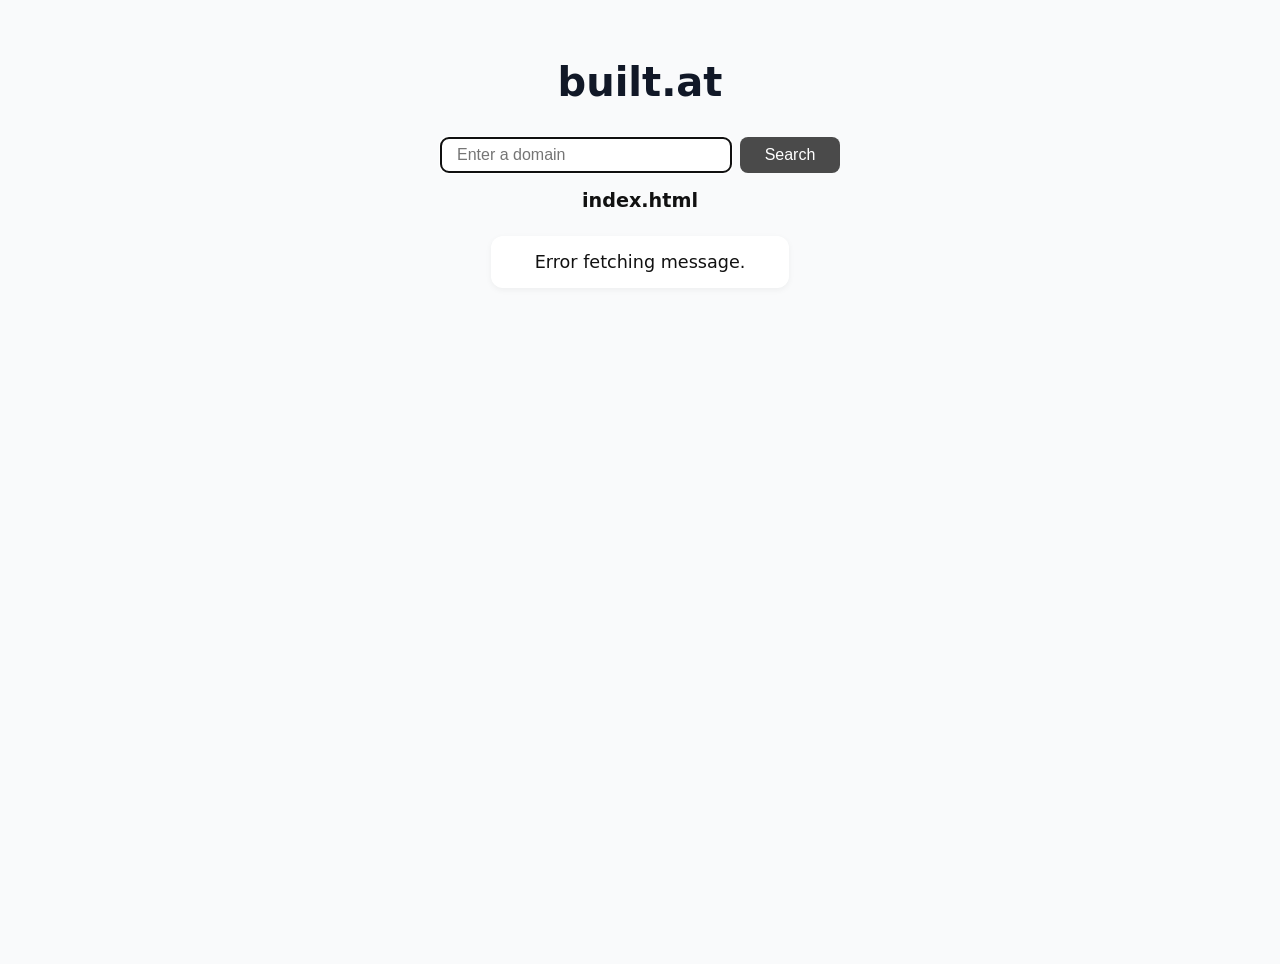
==== index.html @ 393803c9 "Update index.html" ====
<!DOCTYPE html>
<html lang="en">
<head>
  <meta charset="UTF-8">
  <meta name="viewport" content="width=device-width, initial-scale=1.0">
  <title>built.at</title>
  <style>
    body {
      font-family: system-ui, -apple-system, BlinkMacSystemFont, "Segoe UI", Roboto, sans-serif;
      display: flex;
      flex-direction: column;
      justify-content: flex-start;
      align-items: center;
      min-height: 100vh;
      margin: 0;
      background: #f9fafb;
      color: #111;
      text-align: center;
      padding: 2rem;
    }

    h1 {
      font-size: 2.5rem;
      font-weight: 700;
      margin-bottom: 1rem;
      color: #111827;
      cursor: pointer;
    }

    /* Buttons shared style */
    .btn {
      padding: 0.55rem 1rem;
      font-size: 1rem;
      border: none;
      border-radius: 0.5rem;
      background-color: #4a4a4a;
      color: white;
      cursor: pointer;
      min-width: 100px;
    }

    .btn:hover {
      background-color: #4a4a4a;
    }

    /* Search container */
    #search-container {
      display: flex;
      justify-content: center;
      align-items: center;
      margin-top: 1rem;
      gap: 0.5rem;
      flex-wrap: nowrap; /* prevent button wrapping */
      width: 100%;
      max-width: 400px;
    }

    #search-container input[type="text"] {
      flex: 1;
      padding: 0.5rem 1rem;
      font-size: 1rem;
      border-radius: 0.5rem;
      border: 1px solid #ccc;
    }

    #message {
      margin-top: 1.5rem;
      font-size: 1.1rem;
      background: white;
      padding: 1rem 1.5rem;
      border-radius: 0.75rem;
      box-shadow: 0 2px 6px rgba(0, 0, 0, 0.05);
      min-width: 250px;
    }

    #domain {
      margin-top: 1rem;
      font-weight: bold;
      font-size: 1.2rem;
    }

    #homepage-section {
      margin-top: 2rem;
      padding: 1.5rem;
      background: #e5e7eb;
      border-radius: 0.75rem;
      max-width: 400px;
    }
  </style>
</head>
<body>
  <!-- Clicking built.at resets page -->
  <h1 onclick="resetPage()">built.at</h1>

  <!-- Search -->
  <div id="search-container">
    <input type="text" id="domainInput" placeholder="Enter a domain" autofocus />
    <button class="btn" onclick="searchDomain()">Search</button>
  </div>

  <div id="domain"></div>
  <div id="message"></div>

  <!-- Homepage only section -->
  <div id="homepage-section" style="display:none;">
    <p>Simple, verified messages from your domain.</p>
    <a href="/about"><button class="btn">Learn More</button></a>
  </div>

  <script>
    async function fetchDomainMessage(domain) {
      try {
        document.getElementById('domain').textContent = domain;
        document.getElementById('message').textContent = 'Fetching message...';

        const resp = await fetch(`https://cloudflare-dns.com/dns-query?name=${domain}&type=TXT`, {
          headers: { 'Accept': 'application/dns-json' }
        });
        const data = await resp.json();
        const txtRecords = data.Answer || [];

        const messages = txtRecords
          .filter(r => r.data.includes('built.at='))
          .map(r => r.data.replace(/"/g,'').replace('built.at=','').trim());

        if (messages.length > 0) {
          document.getElementById('message').innerHTML = messages.join('<br>');
        } else {
          document.getElementById('message').textContent = ''; // No message found
        }
      } catch (err) {
        console.error(err);
        document.getElementById('message').textContent = 'Error fetching message.';
      }
    }

    function searchDomain() {
      const inputEl = document.getElementById('domainInput');
      const domain = inputEl.value.trim();
      if (domain) {
        fetchDomainMessage(domain);
        window.history.pushState({}, '', '/' + domain);

        // Reset input and autofocus
        inputEl.value = '';
        inputEl.focus();
      }
    }

    function resetPage() {
      const inputEl = document.getElementById('domainInput');
      window.location.href = '/';
      inputEl.value = '';
      inputEl.focus();
      document.getElementById('domain').textContent = '';
      document.getElementById('message').textContent = '';
    }

    // Trigger search on Enter key
    document.getElementById('domainInput').addEventListener('keydown', function(e) {
      if (e.key === 'Enter') {
        searchDomain();
      }
    });

    // Show message for URL path (if visiting /domain.com)
    const pathDomain = window.location.pathname.slice(1);
    if (pathDomain) {
      fetchDomainMessage(pathDomain);
    } else {
      // Show homepage section only on root
      document.getElementById('homepage-section').style.display = 'block';
    }
  </script>
</body>
</html>
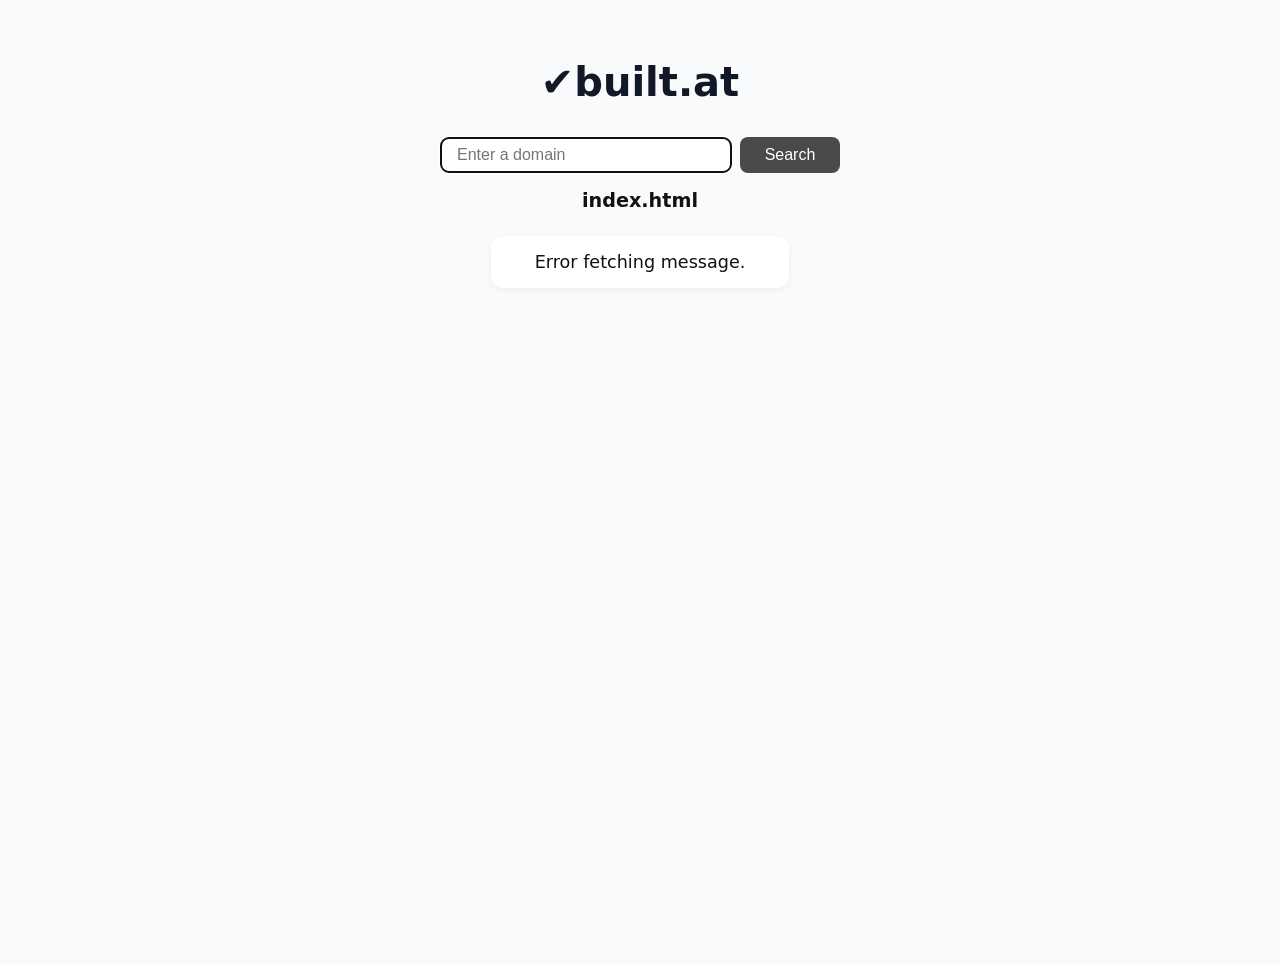
==== commit 6bf8c9b1: "Update index.html" ====
--- a/index.html
+++ b/index.html
@@ -1,9 +1,10 @@
+
 <!DOCTYPE html>
 <html lang="en">
 <head>
   <meta charset="UTF-8">
   <meta name="viewport" content="width=device-width, initial-scale=1.0">
-  <title>built.at</title>
+  <title>✔️built.at</title>
   <style>
     body {
       font-family: system-ui, -apple-system, BlinkMacSystemFont, "Segoe UI", Roboto, sans-serif;
@@ -82,15 +83,17 @@
     #homepage-section {
       margin-top: 2rem;
       padding: 1.5rem;
-      background: #e5e7eb;
+      font-size: 1.5rem;
+      /*border: 1px solid #4a4a4a;
+      border-width: 2px;
       border-radius: 0.75rem;
-      max-width: 400px;
+      max-width: 400px;*/
     }
   </style>
 </head>
 <body>
   <!-- Clicking built.at resets page -->
-  <h1 onclick="resetPage()">built.at</h1>
+  <h1 onclick="resetPage()">✔️built.at</h1>
 
   <!-- Search -->
   <div id="search-container">
@@ -111,7 +114,7 @@
     async function fetchDomainMessage(domain) {
       try {
         document.getElementById('domain').textContent = domain;
-        document.getElementById('message').textContent = 'Fetching message...';
+        document.getElementById('message').textContent = ''; // Fetching message
 
         const resp = await fetch(`https://cloudflare-dns.com/dns-query?name=${domain}&type=TXT`, {
           headers: { 'Accept': 'application/dns-json' }
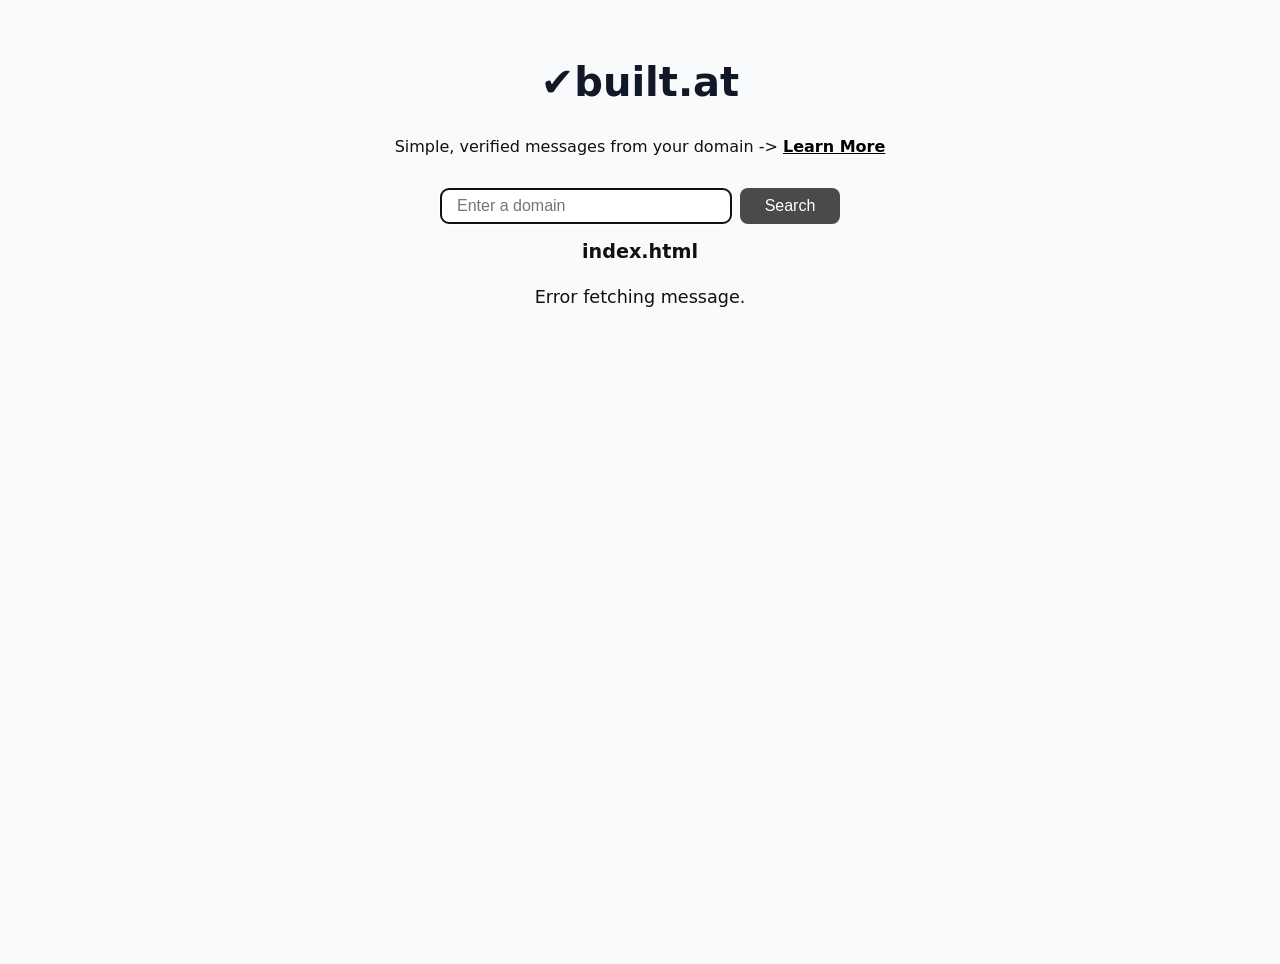
==== commit ca877f2a: "Update index.html" ====
--- a/index.html
+++ b/index.html
@@ -67,10 +67,10 @@
     #message {
       margin-top: 1.5rem;
       font-size: 1.1rem;
-      background: white;
+      /*background: white
       padding: 1rem 1.5rem;
       border-radius: 0.75rem;
-      box-shadow: 0 2px 6px rgba(0, 0, 0, 0.05);
+      box-shadow: 0 2px 6px rgba(0, 0, 0, 0.05);*/
       min-width: 250px;
     }
 
@@ -81,19 +81,31 @@
     }
 
     #homepage-section {
-      margin-top: 2rem;
-      padding: 1.5rem;
-      font-size: 1.5rem;
+      margin-top: 0rem;
+      padding: 0rem;
+      font-size: 1rem;
       /*border: 1px solid #4a4a4a;
       border-width: 2px;
       border-radius: 0.75rem;
       max-width: 400px;*/
+    }
+    
+    a {
+      color: black;
+      font-size:1rem;
+      font-weight:bold;
     }
   </style>
 </head>
 <body>
   <!-- Clicking built.at resets page -->
   <h1 onclick="resetPage()">✔️built.at</h1>
+
+   <!-- Homepage only section -->
+  <div id="homepage-section">
+    <p>Simple, verified messages from your domain ->
+    <a href="/about">Learn More</a></p>
+  </div>
 
   <!-- Search -->
   <div id="search-container">
@@ -104,11 +116,7 @@
   <div id="domain"></div>
   <div id="message"></div>
 
-  <!-- Homepage only section -->
-  <div id="homepage-section" style="display:none;">
-    <p>Simple, verified messages from your domain.</p>
-    <a href="/about"><button class="btn">Learn More</button></a>
-  </div>
+ 
 
   <script>
     async function fetchDomainMessage(domain) {
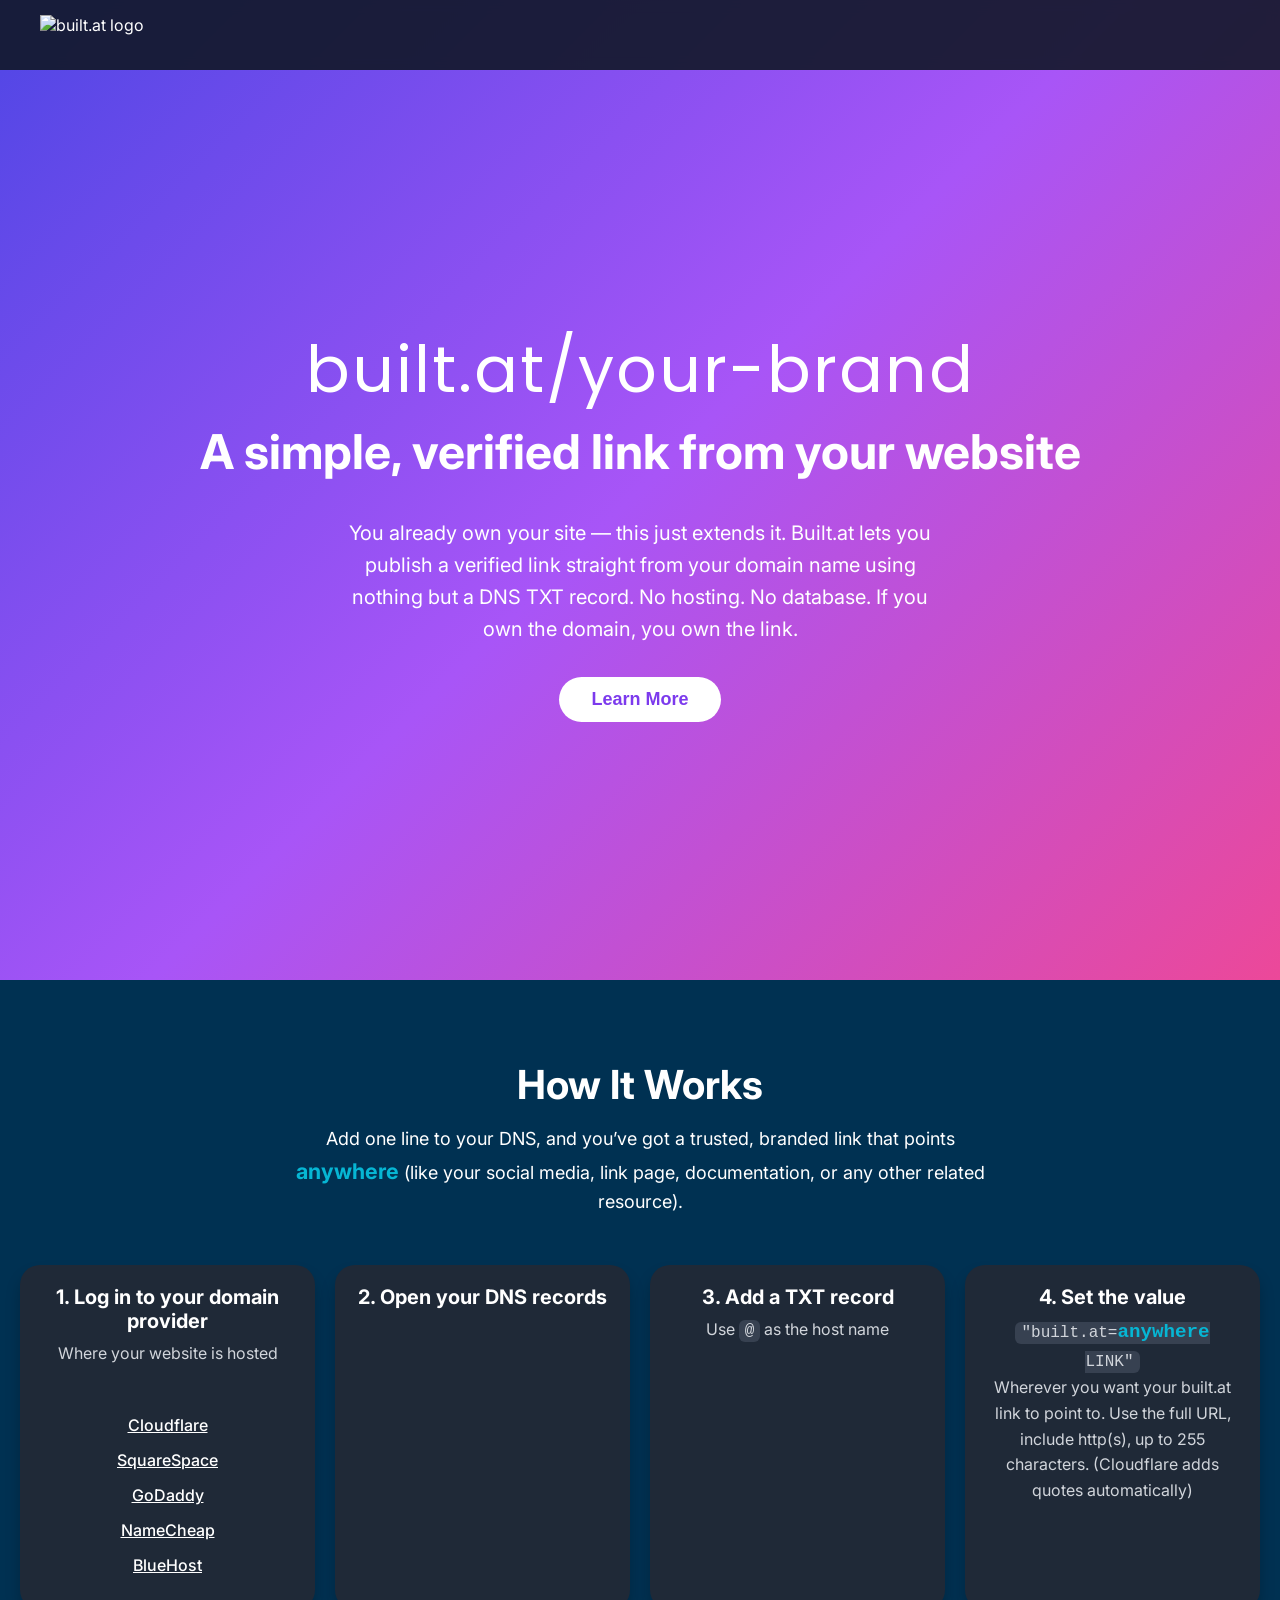
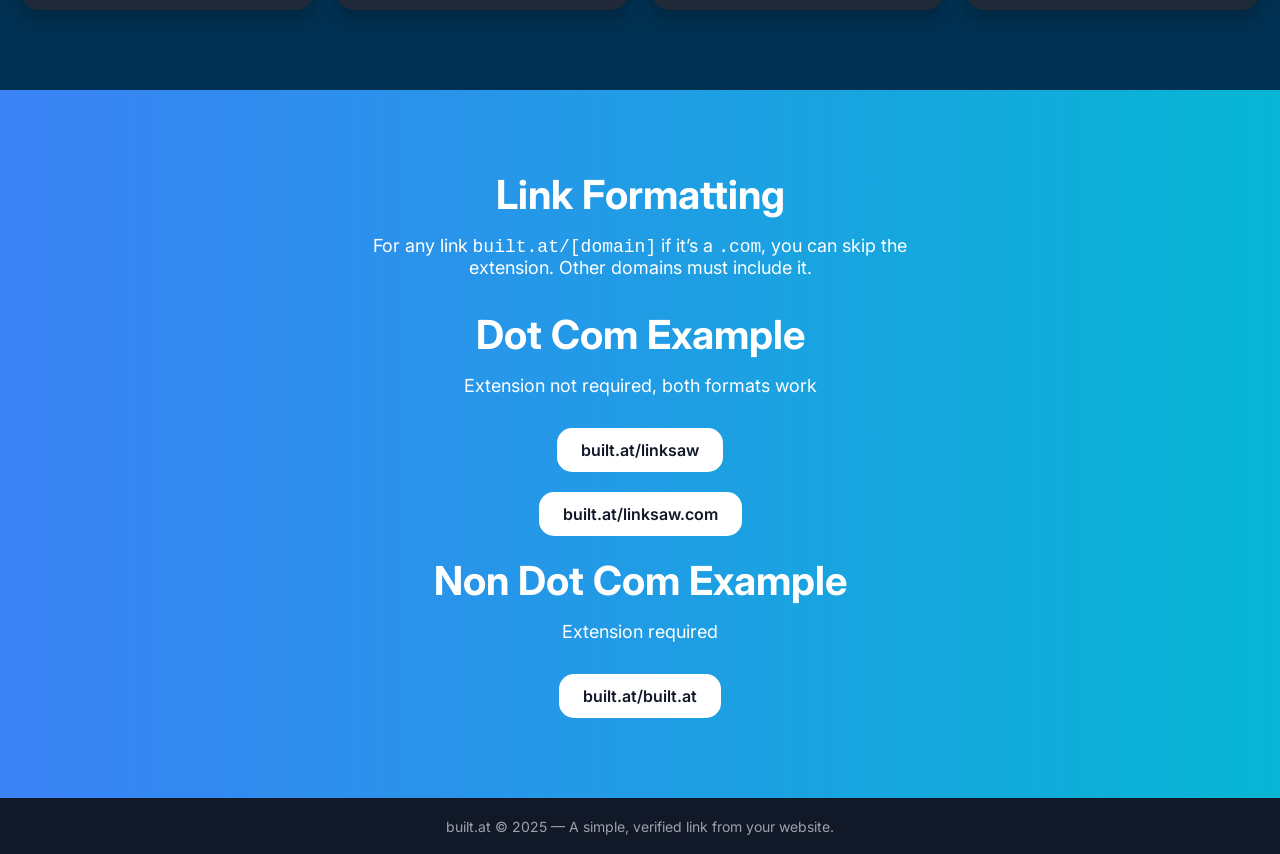
==== commit 37d7e4e8: "Create index.html" ====
--- a/index.html
+++ b/index.html
@@ -1,187 +1,333 @@
-
 <!DOCTYPE html>
 <html lang="en">
 <head>
   <meta charset="UTF-8">
   <meta name="viewport" content="width=device-width, initial-scale=1.0">
-  <title>✔️built.at</title>
+  <title>built.at - Verified Links from Your Website</title>
+  <link href="https://fonts.googleapis.com/css2?family=Inter:wght@400;600;700&display=swap" rel="stylesheet">
+  <link href="https://fonts.googleapis.com/css2?family=Poppins:wght@700&display=swap" rel="stylesheet">
+
+
   <style>
+    html {
+  scroll-behavior: smooth;
+}
+
     body {
-      font-family: system-ui, -apple-system, BlinkMacSystemFont, "Segoe UI", Roboto, sans-serif;
+      margin: 0;
+      font-family: 'Inter', sans-serif;
+      color: #fff;
+      scroll-behavior: smooth;
+    }
+
+    h1, h2, h3 {
+      margin: 0;
+    }
+
+    /* Header / Navbar */
+header {
+  position: fixed;
+  top: 0;
+  width: 100%;
+  display: flex;
+  justify-content: space-between;
+  align-items: center;
+  padding: 15px 40px; /* give more horizontal padding */
+  background-color: rgba(17, 24, 39, 0.9);
+  z-index: 1000;
+  backdrop-filter: blur(6px);
+}
+
+    header img.logo {
+      height: 40px;
+    }
+
+ header nav {
+  display: flex;
+  flex-wrap: wrap; /* allow links to wrap if needed */
+  gap: 25px; /* space between links */
+}
+
+    header nav a:hover {
+      color: #a855f7;
+    }
+
+    /* Hero Section */
+    .hero {
       display: flex;
       flex-direction: column;
-      justify-content: flex-start;
+      justify-content: center;
       align-items: center;
-      min-height: 100vh;
-      margin: 0;
-      background: #f9fafb;
-      color: #111;
+      height: 100vh;
       text-align: center;
-      padding: 2rem;
-    }
-
-    h1 {
-      font-size: 2.5rem;
+      background: linear-gradient(135deg, #4f46e5, #a855f7, #ec4899);
+      padding: 0 20px;
+      padding-top: 80px; /* offset for fixed header */
+    }
+
+    .hero h1 {
+      font-size: 3rem;
       font-weight: 700;
       margin-bottom: 1rem;
+    }
+
+    .hero p {
+      font-size: 1.25rem;
+      max-width: 600px;
+      margin-bottom: 2rem;
+      line-height: 1.6;
+    }
+
+    .hero button {
+      background-color: #fff;
+      color: #7c3aed;
+      font-weight: 600;
+      padding: 0.75rem 2rem;
+      border: none;
+      border-radius: 9999px;
+      font-size: 1.125rem;
+      cursor: pointer;
+      transition: all 0.2s ease;
+    }
+
+    .hero button:hover {
+      background-color: #f3f4f6;
+    }
+
+    /* Sections */
+    section {
+      padding: 80px 20px;
+      text-align: center;
+    }
+
+    .how-it-works {
+      background-color: #003152;
+      color: #fff;
+    }
+
+    .how-it-works h2 {
+      font-size: 2.5rem;
+      margin-bottom: 1rem;
+    }
+
+    .how-it-works p {
+      max-width: 700px;
+      margin: 0 auto 3rem auto;
+      font-size: 1.125rem;
+      line-height: 1.6;
+    }
+
+    .cards {
+      display: flex;
+      flex-wrap: wrap;
+      justify-content: center;
+      gap: 20px;
+    }
+
+    .card {
+      background-color: #1f2937;
+      padding: 20px;
+      border-radius: 20px;
+      max-width: 300px;
+      flex: 1;
+      box-shadow: 0 10px 15px rgba(0,0,0,0.2);
+    }
+
+    .card h3 {
+      font-size: 1.25rem;
+      margin-bottom: 0.5rem;
+    }
+
+    .card p {
+      font-size: 1rem;
+      color: #d1d5db;
+    }
+
+    .card code {
+      background-color: #374151;
+      padding: 2px 6px;
+      border-radius: 6px;
+      font-family: monospace;
+    }
+
+    /* Example Section */
+    .example {
+      background: linear-gradient(to right, #3b82f6, #06b6d4);
+    }
+
+    .example h2 {
+      font-size: 2.5rem;
+      margin-bottom: 1rem;
+    }
+
+    .example p {
+      font-size: 1.125rem;
+      max-width: 600px;
+      margin: 0 auto 2rem auto;
+    }
+
+    .example .link {
+      display: inline-block;
+      background-color: #fff;
       color: #111827;
-      cursor: pointer;
-    }
-
-    /* Buttons shared style */
-    .btn {
-      padding: 0.55rem 1rem;
-      font-size: 1rem;
-      border: none;
-      border-radius: 0.5rem;
-      background-color: #4a4a4a;
-      color: white;
-      cursor: pointer;
-      min-width: 100px;
-    }
-
-    .btn:hover {
-      background-color: #4a4a4a;
-    }
-
-    /* Search container */
-    #search-container {
-      display: flex;
-      justify-content: center;
-      align-items: center;
-      margin-top: 1rem;
-      gap: 0.5rem;
-      flex-wrap: nowrap; /* prevent button wrapping */
-      width: 100%;
-      max-width: 400px;
-    }
-
-    #search-container input[type="text"] {
-      flex: 1;
-      padding: 0.5rem 1rem;
-      font-size: 1rem;
-      border-radius: 0.5rem;
-      border: 1px solid #ccc;
-    }
-
-    #message {
-      margin-top: 1.5rem;
-      font-size: 1.1rem;
-      /*background: white
-      padding: 1rem 1.5rem;
-      border-radius: 0.75rem;
-      box-shadow: 0 2px 6px rgba(0, 0, 0, 0.05);*/
-      min-width: 250px;
-    }
-
-    #domain {
-      margin-top: 1rem;
-      font-weight: bold;
-      font-size: 1.2rem;
-    }
-
-    #homepage-section {
-      margin-top: 0rem;
-      padding: 0rem;
-      font-size: 1rem;
-      /*border: 1px solid #4a4a4a;
-      border-width: 2px;
-      border-radius: 0.75rem;
-      max-width: 400px;*/
-    }
-    
-    a {
-      color: black;
-      font-size:1rem;
-      font-weight:bold;
-    }
+      padding: 0.75rem 1.5rem;
+      border-radius: 15px;
+      /* font-family: monospace; */
+      font-weight: 600;
+      transition: transform 0.2s ease;
+      text-decoration: none;
+    }
+
+    .example .link:hover {
+      transform: scale(1.05);
+    }
+
+    /* Footer */
+    footer {
+      background-color: #111827;
+      padding: 20px;
+      color: #9ca3af;
+      font-size: 0.875rem;
+      text-align: center;
+    }
+
+    .site-title {
+  font-family: 'Poppins', sans-serif;
+  font-size: 4rem; /* even bigger than your h1 */
+  letter-spacing: 2px;
+  margin-bottom: 20px;
+  color: #fff;
+  text-transform: lowercase;
+  line-height: 1;
+}
+
+@media (max-width: 768px) {
+  .site-title {
+    font-size: 4rem; /* responsive for tablets */
+  }
+}
+
+@media (max-width: 480px) {
+  .site-title {
+    font-size: 3rem; /* responsive for mobile */
+  }
+}
+
+.highlight {
+  font-weight: 700;
+  font-size: 1.2em;
+  color: #06b6d4; /* teal/cyan for contrast */
+}
+
+a {
+    color: #ffffff;
+}
+
+.cloudflare-orange {
+  color: #F48120;
+  font-size: 1.2em;
+  font-weight: 700;
+}
+
+.dns-links-vertical a {
+  display: block;           /* stacked vertically */
+  margin-bottom: 15px;      /* more spacing between links */
+  text-decoration: underline;
+  color: #fff;              /* change as needed */
+  font-weight: 500;
+ 
+}
+
+
+
+
   </style>
 </head>
 <body>
-  <!-- Clicking built.at resets page -->
-  <h1 onclick="resetPage()">✔️built.at</h1>
-
-   <!-- Homepage only section -->
-  <div id="homepage-section">
-    <p>Simple, verified messages from your domain ->
-    <a href="/about">Learn More</a></p>
-  </div>
-
-  <!-- Search -->
-  <div id="search-container">
-    <input type="text" id="domainInput" placeholder="Enter a domain" autofocus />
-    <button class="btn" onclick="searchDomain()">Search</button>
-  </div>
-
-  <div id="domain"></div>
-  <div id="message"></div>
-
+
+  <!-- Header with logo -->
+  <header>
+    <img src="ba-logo.jpeg" alt="built.at logo" class="logo">
+    <nav>
+      
+      
+    </nav>
+  </header>
+
+  <!-- Hero Section -->
+  <section class="hero" id="get-started">
+    <h0 class="site-title">built.at/your-brand</h0>
+    <h1>A simple, verified link from your website</h1>
+    <p>You already own your site — this just extends it. Built.at lets you publish a verified link straight from your domain name using nothing but a DNS TXT record. No hosting. No database. If you own the domain, you own the link.</p>
+     <a href="#how-it-works">
+    <button>Learn More</button>
+  </a>
+  </section>
+
+  <!-- How It Works Section -->
+  <section class="how-it-works" id="how-it-works">
+    <h2>How It Works</h2>
+    <p>Add one line to your DNS, and you’ve got a trusted, branded link that points <span class="highlight">anywhere</span> (like your social media, link page, documentation, or any other related resource).</p>
+    <div class="cards">
+      <div class="card">
+        <h3>1. Log in to your domain provider</h3>
+        
+        <p>Where your website is hosted</p>
  
-
-  <script>
-    async function fetchDomainMessage(domain) {
-      try {
-        document.getElementById('domain').textContent = domain;
-        document.getElementById('message').textContent = ''; // Fetching message
-
-        const resp = await fetch(`https://cloudflare-dns.com/dns-query?name=${domain}&type=TXT`, {
-          headers: { 'Accept': 'application/dns-json' }
-        });
-        const data = await resp.json();
-        const txtRecords = data.Answer || [];
-
-        const messages = txtRecords
-          .filter(r => r.data.includes('built.at='))
-          .map(r => r.data.replace(/"/g,'').replace('built.at=','').trim());
-
-        if (messages.length > 0) {
-          document.getElementById('message').innerHTML = messages.join('<br>');
-        } else {
-          document.getElementById('message').textContent = ''; // No message found
-        }
-      } catch (err) {
-        console.error(err);
-        document.getElementById('message').textContent = 'Error fetching message.';
-      }
-    }
-
-    function searchDomain() {
-      const inputEl = document.getElementById('domainInput');
-      const domain = inputEl.value.trim();
-      if (domain) {
-        fetchDomainMessage(domain);
-        window.history.pushState({}, '', '/' + domain);
-
-        // Reset input and autofocus
-        inputEl.value = '';
-        inputEl.focus();
-      }
-    }
-
-    function resetPage() {
-      const inputEl = document.getElementById('domainInput');
-      window.location.href = '/';
-      inputEl.value = '';
-      inputEl.focus();
-      document.getElementById('domain').textContent = '';
-      document.getElementById('message').textContent = '';
-    }
-
-    // Trigger search on Enter key
-    document.getElementById('domainInput').addEventListener('keydown', function(e) {
-      if (e.key === 'Enter') {
-        searchDomain();
-      }
-    });
-
-    // Show message for URL path (if visiting /domain.com)
-    const pathDomain = window.location.pathname.slice(1);
-    if (pathDomain) {
-      fetchDomainMessage(pathDomain);
-    } else {
-      // Show homepage section only on root
-      document.getElementById('homepage-section').style.display = 'block';
-    }
-  </script>
+        <div class="dns-links-vertical">
+  <a href="https://dash.cloudflare.com/login" target="_blank">Cloudflare</a>
+  <a href="https://login.squarespace.com/" target="_blank">SquareSpace</a>
+  <a href="https://sso.godaddy.com/" target="_blank">GoDaddy</a>
+  <a href="https://www.namecheap.com/myaccount/login/" target="_blank">NameCheap</a>
+  <a href="https://www.bluehost.com/my-account/login" target="_blank">BlueHost</a>
+</div>
+
+
+
+        
+        
+
+        
+      </div>
+
+       <div class="card">
+       <h3>2. Open your DNS records</h3>
+        <p></p>
+      </div>
+      <div class="card">
+        <h3>3. Add a TXT record</h3>
+        <p>Use <code>@</code> as the host name</p>
+      </div>
+      <div class="card">
+        <h3>4. Set the value</h3>
+        <p>
+          <code>"built.at=<span class="highlight">anywhere</span>  LINK"</code><br>
+          Wherever you want your built.at link to point to. Use the full URL, include http(s), up to 255 characters. (Cloudflare adds quotes automatically)
+        </p>
+      </div>
+    </div>
+  </section>
+
+  <!-- Example Section -->
+  <section class="example" id="example">
+    <h2>Link Formatting</h2>
+    <p>For any link <span style="font-family: monospace;">built.at/[domain]</span> if it’s a <code>.com</code>, you can skip the extension. Other domains must include it.</p>
+    <h2>Dot Com Example</h2>
+    <p>Extension not required, both formats work</p>
+    <a href="https://built.at/linksaw" class="link">built.at/linksaw</a>
+    <br> <br>
+    <a href="https://built.at/linksaw.com" class="link">built.at/linksaw.com</a>
+    <br> <br>
+    <h2>Non Dot Com Example</h2>
+    <p>Extension required</p>
+    <a href="https://built.at/built.at" class="link">built.at/built.at</a>
+   
+  </section>
+
+  <!-- Footer -->
+  <footer>
+    built.at © 2025 — A simple, verified link from your website.
+  </footer>
+
 </body>
 </html>
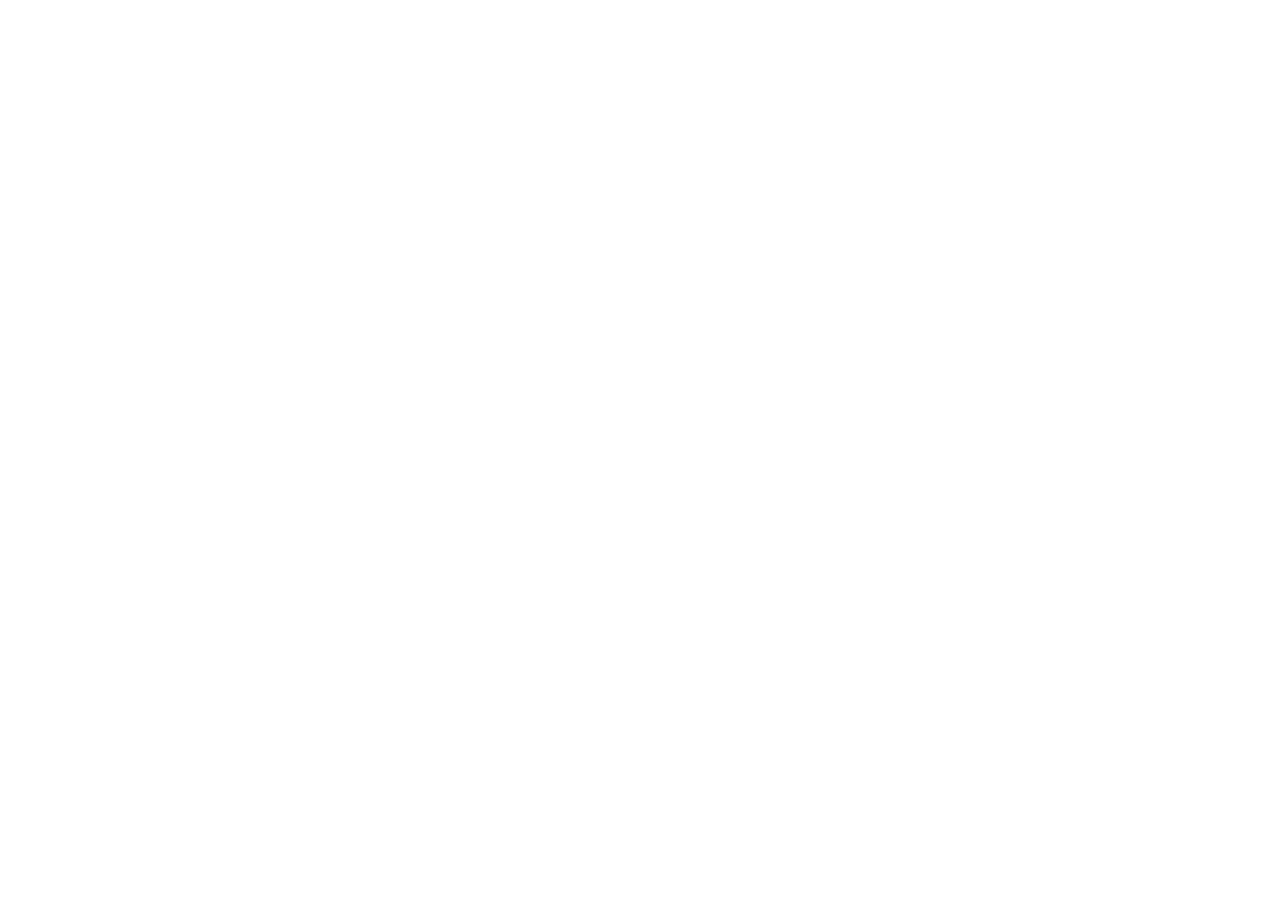
==== commit aaf41de3: "Update index.html" ====
--- a/index.html
+++ b/index.html
@@ -1,333 +1,120 @@
 <!DOCTYPE html>
 <html lang="en">
 <head>
-  <meta charset="UTF-8">
-  <meta name="viewport" content="width=device-width, initial-scale=1.0">
-  <title>built.at - Verified Links from Your Website</title>
-  <link href="https://fonts.googleapis.com/css2?family=Inter:wght@400;600;700&display=swap" rel="stylesheet">
-  <link href="https://fonts.googleapis.com/css2?family=Poppins:wght@700&display=swap" rel="stylesheet">
+  <meta charset="UTF-8" />
+  <meta name="viewport" content="width=device-width, initial-scale=1.0"/>
+  <title>Sheet Links</title>
+  <style>
+    @import url('https://fonts.googleapis.com/css2?family=Poppins:ital,wght@0,100;0,200;0,300;0,400;0,500;0,600;0,700;0,800;0,900;1,100;1,200;1,300;1,400;1,500;1,600;1,700;1,800;1,900&display=swap');
 
-
-  <style>
     html {
-  scroll-behavior: smooth;
-}
+      font-size: 30px;
+    }
 
     body {
+      font-family: 'Poppins', sans-serif;
+      background: #fff;
+      color: #000;
+      padding: 20px;
       margin: 0;
-      font-family: 'Inter', sans-serif;
-      color: #fff;
-      scroll-behavior: smooth;
+      font-weight: 200;
     }
 
-    h1, h2, h3 {
-      margin: 0;
+    .content {
+      display: flex;
+      flex-wrap: wrap;
+      margin: 0 auto;
+      gap: 6px;
     }
 
-    /* Header / Navbar */
-header {
-  position: fixed;
-  top: 0;
-  width: 100%;
-  display: flex;
-  justify-content: space-between;
-  align-items: center;
-  padding: 15px 40px; /* give more horizontal padding */
-  background-color: rgba(17, 24, 39, 0.9);
-  z-index: 1000;
-  backdrop-filter: blur(6px);
-}
-
-    header img.logo {
-      height: 40px;
+    a {
+      color: black;
+      text-decoration: none;
+      padding: 2px 6px;
+      background: rgba(0, 150, 255, 0.07);
+      border-radius: 4px;
+      display: inline-flex;
+      align-items: center;
+      transition: background 0.2s ease;
     }
 
- header nav {
-  display: flex;
-  flex-wrap: wrap; /* allow links to wrap if needed */
-  gap: 25px; /* space between links */
-}
-
-    header nav a:hover {
-      color: #a855f7;
+    a:focus, a:active {
+      outline: none;
+      background: rgba(0, 150, 255, 0.07);
     }
 
-    /* Hero Section */
-    .hero {
-      display: flex;
-      flex-direction: column;
-      justify-content: center;
-      align-items: center;
-      height: 100vh;
-      text-align: center;
-      background: linear-gradient(135deg, #4f46e5, #a855f7, #ec4899);
-      padding: 0 20px;
-      padding-top: 80px; /* offset for fixed header */
+    a:visited {
+      color: inherit;
+      background: rgba(0, 150, 255, 0.07);
     }
 
-    .hero h1 {
-      font-size: 3rem;
-      font-weight: 700;
-      margin-bottom: 1rem;
+    @media (max-width: 600px) {
+      html {
+        font-size: 24px;
+      }
     }
-
-    .hero p {
-      font-size: 1.25rem;
-      max-width: 600px;
-      margin-bottom: 2rem;
-      line-height: 1.6;
-    }
-
-    .hero button {
-      background-color: #fff;
-      color: #7c3aed;
-      font-weight: 600;
-      padding: 0.75rem 2rem;
-      border: none;
-      border-radius: 9999px;
-      font-size: 1.125rem;
-      cursor: pointer;
-      transition: all 0.2s ease;
-    }
-
-    .hero button:hover {
-      background-color: #f3f4f6;
-    }
-
-    /* Sections */
-    section {
-      padding: 80px 20px;
-      text-align: center;
-    }
-
-    .how-it-works {
-      background-color: #003152;
-      color: #fff;
-    }
-
-    .how-it-works h2 {
-      font-size: 2.5rem;
-      margin-bottom: 1rem;
-    }
-
-    .how-it-works p {
-      max-width: 700px;
-      margin: 0 auto 3rem auto;
-      font-size: 1.125rem;
-      line-height: 1.6;
-    }
-
-    .cards {
-      display: flex;
-      flex-wrap: wrap;
-      justify-content: center;
-      gap: 20px;
-    }
-
-    .card {
-      background-color: #1f2937;
-      padding: 20px;
-      border-radius: 20px;
-      max-width: 300px;
-      flex: 1;
-      box-shadow: 0 10px 15px rgba(0,0,0,0.2);
-    }
-
-    .card h3 {
-      font-size: 1.25rem;
-      margin-bottom: 0.5rem;
-    }
-
-    .card p {
-      font-size: 1rem;
-      color: #d1d5db;
-    }
-
-    .card code {
-      background-color: #374151;
-      padding: 2px 6px;
-      border-radius: 6px;
-      font-family: monospace;
-    }
-
-    /* Example Section */
-    .example {
-      background: linear-gradient(to right, #3b82f6, #06b6d4);
-    }
-
-    .example h2 {
-      font-size: 2.5rem;
-      margin-bottom: 1rem;
-    }
-
-    .example p {
-      font-size: 1.125rem;
-      max-width: 600px;
-      margin: 0 auto 2rem auto;
-    }
-
-    .example .link {
-      display: inline-block;
-      background-color: #fff;
-      color: #111827;
-      padding: 0.75rem 1.5rem;
-      border-radius: 15px;
-      /* font-family: monospace; */
-      font-weight: 600;
-      transition: transform 0.2s ease;
-      text-decoration: none;
-    }
-
-    .example .link:hover {
-      transform: scale(1.05);
-    }
-
-    /* Footer */
-    footer {
-      background-color: #111827;
-      padding: 20px;
-      color: #9ca3af;
-      font-size: 0.875rem;
-      text-align: center;
-    }
-
-    .site-title {
-  font-family: 'Poppins', sans-serif;
-  font-size: 4rem; /* even bigger than your h1 */
-  letter-spacing: 2px;
-  margin-bottom: 20px;
-  color: #fff;
-  text-transform: lowercase;
-  line-height: 1;
-}
-
-@media (max-width: 768px) {
-  .site-title {
-    font-size: 4rem; /* responsive for tablets */
-  }
-}
-
-@media (max-width: 480px) {
-  .site-title {
-    font-size: 3rem; /* responsive for mobile */
-  }
-}
-
-.highlight {
-  font-weight: 700;
-  font-size: 1.2em;
-  color: #06b6d4; /* teal/cyan for contrast */
-}
-
-a {
-    color: #ffffff;
-}
-
-.cloudflare-orange {
-  color: #F48120;
-  font-size: 1.2em;
-  font-weight: 700;
-}
-
-.dns-links-vertical a {
-  display: block;           /* stacked vertically */
-  margin-bottom: 15px;      /* more spacing between links */
-  text-decoration: underline;
-  color: #fff;              /* change as needed */
-  font-weight: 500;
- 
-}
-
-
-
-
   </style>
 </head>
 <body>
+  <div class="content" id="main"></div>
 
-  <!-- Header with logo -->
-  <header>
-    <img src="ba-logo.jpeg" alt="built.at logo" class="logo">
-    <nav>
-      
-      
-    </nav>
-  </header>
+  <script>
+    // Get 'sheet' URL parameter from the query string, or use the default if not provided
+    const urlParams = new URLSearchParams(window.location.search);
+    const sheetURL = urlParams.get('sheet') || "https://docs.google.com/spreadsheets/d/e/2PACX-1vQRRT31nhYVVu1nZ1eYndxWfLzp_E2KjtL7qonp2OtGJxi69RQHecRG6B8K4QnJL0fx2gFyXsnv1Q5M/pub?output=csv";
 
-  <!-- Hero Section -->
-  <section class="hero" id="get-started">
-    <h0 class="site-title">built.at/your-brand</h0>
-    <h1>A simple, verified link from your website</h1>
-    <p>You already own your site — this just extends it. Built.at lets you publish a verified link straight from your domain name using nothing but a DNS TXT record. No hosting. No database. If you own the domain, you own the link.</p>
-     <a href="#how-it-works">
-    <button>Learn More</button>
-  </a>
-  </section>
+    // Define the color map, with "Gray" now being a lighter gray (#f0f0f0)
+    const colorMap = {
+      "Red":    { bg: "#ffe5e5", text: "#000" },
+      "Orange": { bg: "#ffeacc", text: "#000" },
+      "Yellow": { bg: "#fff9cc", text: "#000" },
+      "Green":  { bg: "#e6ffe6", text: "#000" },
+      "Blue":   { bg: "#e6f7ff", text: "#000" },
+      "Indigo": { bg: "#e6e6ff", text: "#000" },
+      "Violet": { bg: "#f5e6ff", text: "#000" },
+      "White":  { bg: "#ffffff", text: "#000" },
+      "Black":  { bg: "#000000", text: "#fff" },
+      "Gray":   { bg: "#f0f0f0", text: "#000" }  // Lighter gray background with black text
+    };
 
-  <!-- How It Works Section -->
-  <section class="how-it-works" id="how-it-works">
-    <h2>How It Works</h2>
-    <p>Add one line to your DNS, and you’ve got a trusted, branded link that points <span class="highlight">anywhere</span> (like your social media, link page, documentation, or any other related resource).</p>
-    <div class="cards">
-      <div class="card">
-        <h3>1. Log in to your domain provider</h3>
-        
-        <p>Where your website is hosted</p>
- 
-        <div class="dns-links-vertical">
-  <a href="https://dash.cloudflare.com/login" target="_blank">Cloudflare</a>
-  <a href="https://login.squarespace.com/" target="_blank">SquareSpace</a>
-  <a href="https://sso.godaddy.com/" target="_blank">GoDaddy</a>
-  <a href="https://www.namecheap.com/myaccount/login/" target="_blank">NameCheap</a>
-  <a href="https://www.bluehost.com/my-account/login" target="_blank">BlueHost</a>
-</div>
+    fetch(sheetURL)
+      .then(response => response.text())
+      .then(csv => {
+        const rows = csv.trim().split('\n').map(r => r.split(','));
+        const headers = rows[0].map(h => h.trim().toLowerCase());
+        const linkLabelIndex = headers.indexOf("link label");
+        const linkUrlIndex = headers.indexOf("link url");
+        const colorIndex = headers.indexOf("color");
+        const container = document.getElementById('main');
 
+        rows.slice(1).forEach(row => {
+          const label = row[linkLabelIndex]?.trim();
+          let url = row[linkUrlIndex]?.trim();
+          const colorName = row[colorIndex]?.trim(); // Color from the sheet (e.g., Gray, Black, etc.)
 
+          // Skip rows where either the label or the URL is missing
+          if (!label || !url) return;
 
-        
-        
+          // Default to Google search if no URL is provided
+          if (!url) {
+            url = `https://www.google.com/search?q=${encodeURIComponent(label)}`;
+          } else if (!/^https?:\/\//i.test(url) && !/^mailto:|^tel:/i.test(url)) {
+            url = `https://${url}`;  // Ensure valid URL format
+          }
 
-        
-      </div>
-
-       <div class="card">
-       <h3>2. Open your DNS records</h3>
-        <p></p>
-      </div>
-      <div class="card">
-        <h3>3. Add a TXT record</h3>
-        <p>Use <code>@</code> as the host name</p>
-      </div>
-      <div class="card">
-        <h3>4. Set the value</h3>
-        <p>
-          <code>"built.at=<span class="highlight">anywhere</span>  LINK"</code><br>
-          Wherever you want your built.at link to point to. Use the full URL, include http(s), up to 255 characters. (Cloudflare adds quotes automatically)
-        </p>
-      </div>
-    </div>
-  </section>
-
-  <!-- Example Section -->
-  <section class="example" id="example">
-    <h2>Link Formatting</h2>
-    <p>For any link <span style="font-family: monospace;">built.at/[domain]</span> if it’s a <code>.com</code>, you can skip the extension. Other domains must include it.</p>
-    <h2>Dot Com Example</h2>
-    <p>Extension not required, both formats work</p>
-    <a href="https://built.at/linksaw" class="link">built.at/linksaw</a>
-    <br> <br>
-    <a href="https://built.at/linksaw.com" class="link">built.at/linksaw.com</a>
-    <br> <br>
-    <h2>Non Dot Com Example</h2>
-    <p>Extension required</p>
-    <a href="https://built.at/built.at" class="link">built.at/built.at</a>
-   
-  </section>
-
-  <!-- Footer -->
-  <footer>
-    built.at © 2025 — A simple, verified link from your website.
-  </footer>
-
+          const colorStyle = colorMap[colorName] || colorMap["Blue"]; // Default to Blue if no color is specified
+          
+          // Apply color from the color map to the label
+          const a = document.createElement('a');
+          a.href = url;
+          a.target = "_blank";
+          a.textContent = label || url;
+          a.style.backgroundColor = colorStyle.bg;
+          a.style.color = colorStyle.text;
+          container.appendChild(a);
+        });
+      })
+      .catch(err => console.error("Error loading CSV data:", err));
+  </script>
 </body>
 </html>
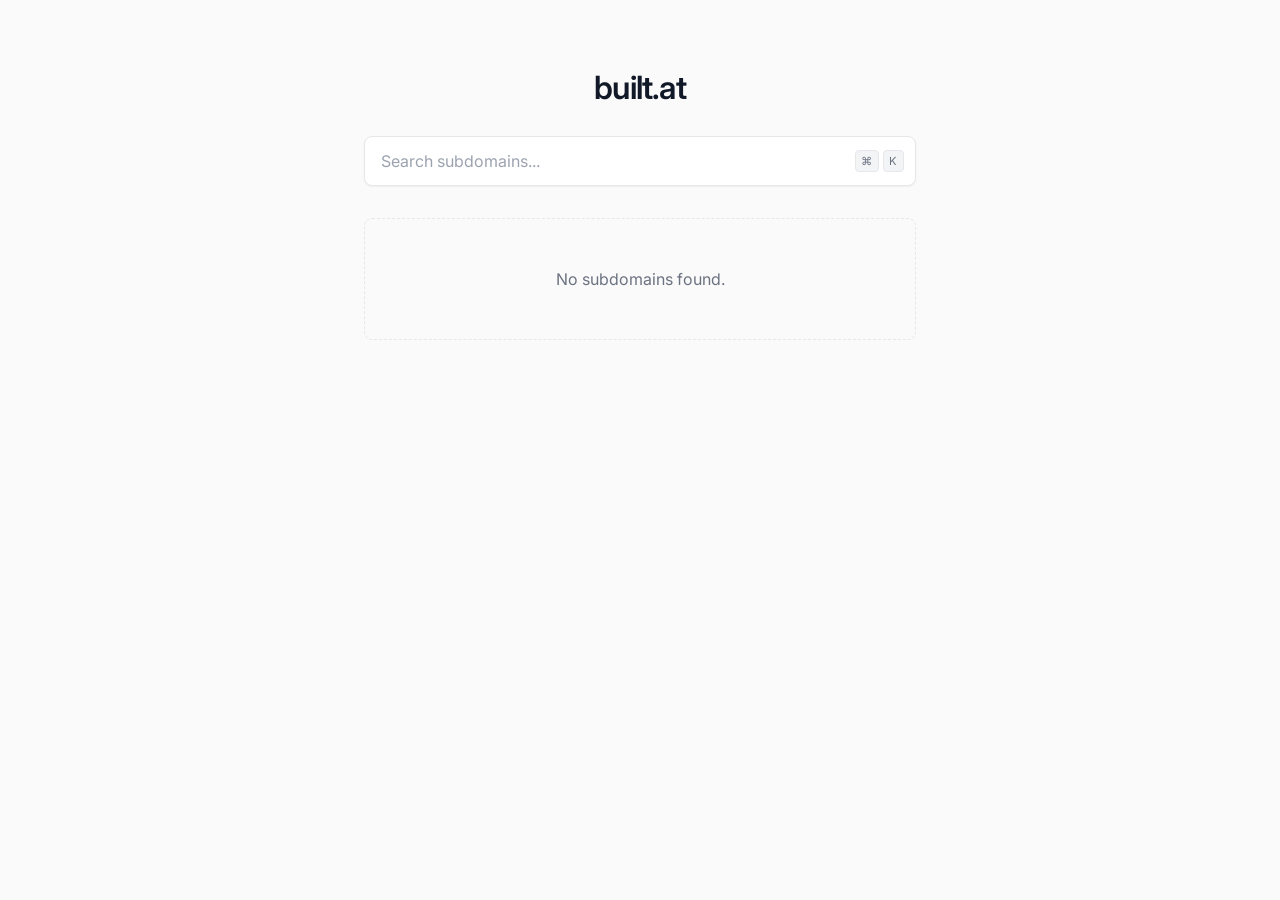
==== commit 1cca0ec0: "Initial commit" ====
--- a/index.html
+++ b/index.html
@@ -1,120 +1,55 @@
 <!DOCTYPE html>
 <html lang="en">
+
 <head>
-  <meta charset="UTF-8" />
-  <meta name="viewport" content="width=device-width, initial-scale=1.0"/>
-  <title>Sheet Links</title>
-  <style>
-    @import url('https://fonts.googleapis.com/css2?family=Poppins:ital,wght@0,100;0,200;0,300;0,400;0,500;0,600;0,700;0,800;0,900;1,100;1,200;1,300;1,400;1,500;1,600;1,700;1,800;1,900&display=swap');
+    <meta charset="UTF-8">
+    <meta name="viewport" content="width=device-width, initial-scale=1.0">
+    <title>built.at</title>
+    <meta name="description" content="A simple directory of built.at subdomains.">
 
-    html {
-      font-size: 30px;
-    }
+    <!-- Google Fonts: Inter -->
+    <link rel="preconnect" href="https://fonts.googleapis.com">
+    <link rel="preconnect" href="https://fonts.gstatic.com" crossorigin>
+    <link href="https://fonts.googleapis.com/css2?family=Inter:wght@400;500;600&display=swap" rel="stylesheet">
 
-    body {
-      font-family: 'Poppins', sans-serif;
-      background: #fff;
-      color: #000;
-      padding: 20px;
-      margin: 0;
-      font-weight: 200;
-    }
+    <!-- Custom Styles -->
+    <link rel="stylesheet" href="style.css">
+</head>
 
-    .content {
-      display: flex;
-      flex-wrap: wrap;
-      margin: 0 auto;
-      gap: 6px;
-    }
+<body>
+    <div class="container">
+        <header>
+            <h1>built.at</h1>
+            <div class="search-container">
+                <input type="text" id="search-input" placeholder="Search subdomains..." autocomplete="off"
+                    spellcheck="false">
+                <button id="clear-search" class="clear-search hidden" aria-label="Clear search">
+                    <svg width="16" height="16" viewBox="0 0 24 24" fill="none" stroke="currentColor" stroke-width="2"
+                        stroke-linecap="round" stroke-linejoin="round">
+                        <line x1="18" y1="6" x2="6" y2="18"></line>
+                        <line x1="6" y1="6" x2="18" y2="18"></line>
+                    </svg>
+                </button>
+                <div class="shortcut-hint" id="shortcut-hint">
+                    <kbd>⌘</kbd><kbd>K</kbd>
+                </div>
+            </div>
+        </header>
 
-    a {
-      color: black;
-      text-decoration: none;
-      padding: 2px 6px;
-      background: rgba(0, 150, 255, 0.07);
-      border-radius: 4px;
-      display: inline-flex;
-      align-items: center;
-      transition: background 0.2s ease;
-    }
+        <main>
+            <div id="loading" class="loading">
+                <p>Loading subdomains...</p>
+            </div>
+            <ul id="subdomain-list" class="subdomain-list hidden">
+                <!-- List items are generated by JS -->
+            </ul>
+            <div id="no-results" class="no-results hidden">
+                <p>No subdomains found.</p>
+            </div>
+        </main>
+    </div>
 
-    a:focus, a:active {
-      outline: none;
-      background: rgba(0, 150, 255, 0.07);
-    }
+    <script src="script.js"></script>
+</body>
 
-    a:visited {
-      color: inherit;
-      background: rgba(0, 150, 255, 0.07);
-    }
-
-    @media (max-width: 600px) {
-      html {
-        font-size: 24px;
-      }
-    }
-  </style>
-</head>
-<body>
-  <div class="content" id="main"></div>
-
-  <script>
-    // Get 'sheet' URL parameter from the query string, or use the default if not provided
-    const urlParams = new URLSearchParams(window.location.search);
-    const sheetURL = urlParams.get('sheet') || "https://docs.google.com/spreadsheets/d/e/2PACX-1vQRRT31nhYVVu1nZ1eYndxWfLzp_E2KjtL7qonp2OtGJxi69RQHecRG6B8K4QnJL0fx2gFyXsnv1Q5M/pub?output=csv";
-
-    // Define the color map, with "Gray" now being a lighter gray (#f0f0f0)
-    const colorMap = {
-      "Red":    { bg: "#ffe5e5", text: "#000" },
-      "Orange": { bg: "#ffeacc", text: "#000" },
-      "Yellow": { bg: "#fff9cc", text: "#000" },
-      "Green":  { bg: "#e6ffe6", text: "#000" },
-      "Blue":   { bg: "#e6f7ff", text: "#000" },
-      "Indigo": { bg: "#e6e6ff", text: "#000" },
-      "Violet": { bg: "#f5e6ff", text: "#000" },
-      "White":  { bg: "#ffffff", text: "#000" },
-      "Black":  { bg: "#000000", text: "#fff" },
-      "Gray":   { bg: "#f0f0f0", text: "#000" }  // Lighter gray background with black text
-    };
-
-    fetch(sheetURL)
-      .then(response => response.text())
-      .then(csv => {
-        const rows = csv.trim().split('\n').map(r => r.split(','));
-        const headers = rows[0].map(h => h.trim().toLowerCase());
-        const linkLabelIndex = headers.indexOf("link label");
-        const linkUrlIndex = headers.indexOf("link url");
-        const colorIndex = headers.indexOf("color");
-        const container = document.getElementById('main');
-
-        rows.slice(1).forEach(row => {
-          const label = row[linkLabelIndex]?.trim();
-          let url = row[linkUrlIndex]?.trim();
-          const colorName = row[colorIndex]?.trim(); // Color from the sheet (e.g., Gray, Black, etc.)
-
-          // Skip rows where either the label or the URL is missing
-          if (!label || !url) return;
-
-          // Default to Google search if no URL is provided
-          if (!url) {
-            url = `https://www.google.com/search?q=${encodeURIComponent(label)}`;
-          } else if (!/^https?:\/\//i.test(url) && !/^mailto:|^tel:/i.test(url)) {
-            url = `https://${url}`;  // Ensure valid URL format
-          }
-
-          const colorStyle = colorMap[colorName] || colorMap["Blue"]; // Default to Blue if no color is specified
-          
-          // Apply color from the color map to the label
-          const a = document.createElement('a');
-          a.href = url;
-          a.target = "_blank";
-          a.textContent = label || url;
-          a.style.backgroundColor = colorStyle.bg;
-          a.style.color = colorStyle.text;
-          container.appendChild(a);
-        });
-      })
-      .catch(err => console.error("Error loading CSV data:", err));
-  </script>
-</body>
-</html>
+</html>
--- a/style.css
+++ b/style.css
@@ -0,0 +1,193 @@
+:root {
+    --bg-color: #fafafa;
+    --text-main: #111827;
+    --text-muted: #6b7280;
+    --border-color: #e5e7eb;
+    --hover-bg: #ffffff;
+    --ring-color: #3b82f6;
+}
+
+* {
+    box-sizing: border-box;
+    margin: 0;
+    padding: 0;
+}
+
+body {
+    font-family: 'Inter', -apple-system, BlinkMacSystemFont, "Segoe UI", Roboto, Helvetica, Arial, sans-serif;
+    background-color: var(--bg-color);
+    color: var(--text-main);
+    line-height: 1.5;
+    -webkit-font-smoothing: antialiased;
+    -moz-osx-font-smoothing: grayscale;
+}
+
+::selection {
+    background-color: rgba(59, 130, 246, 0.2);
+}
+
+.container {
+    max-width: 600px;
+    margin: 4rem auto;
+    padding: 0 1.5rem;
+}
+
+/* Header */
+header {
+    margin-bottom: 2rem;
+}
+
+h1 {
+    font-size: 2rem;
+    font-weight: 600;
+    margin-bottom: 1.5rem;
+    letter-spacing: -0.025em;
+    text-align: center;
+}
+
+/* Search Container */
+.search-container {
+    position: relative;
+    width: 100%;
+    margin-bottom: 1.5rem;
+}
+
+#search-input {
+    width: 100%;
+    padding: 0.875rem 1rem;
+    padding-right: 4rem;
+    /* room for shortcut hint */
+    font-size: 1rem;
+    font-family: inherit;
+    border: 1px solid var(--border-color);
+    border-radius: 0.5rem;
+    background-color: #ffffff;
+    color: var(--text-main);
+    outline: none;
+    transition: border-color 0.2s ease, box-shadow 0.2s ease;
+    box-shadow: 0 1px 2px 0 rgba(0, 0, 0, 0.05);
+}
+
+#search-input::placeholder {
+    color: #9ca3af;
+}
+
+#search-input:focus {
+    border-color: var(--ring-color);
+    box-shadow: 0 0 0 3px rgba(59, 130, 246, 0.1);
+}
+
+.shortcut-hint {
+    position: absolute;
+    top: 50%;
+    right: 0.75rem;
+    transform: translateY(-50%);
+    display: flex;
+    gap: 0.25rem;
+    pointer-events: none;
+    align-items: center;
+}
+
+kbd {
+    background-color: #f3f4f6;
+    border: 1px solid var(--border-color);
+    border-radius: 0.25rem;
+    padding: 0.1rem 0.35rem;
+    font-size: 0.7rem;
+    font-family: inherit;
+    color: var(--text-muted);
+}
+
+.clear-search {
+    position: absolute;
+    top: 50%;
+    right: 3rem;
+    /* place before shortcut */
+    transform: translateY(-50%);
+    background: none;
+    border: none;
+    color: var(--text-muted);
+    cursor: pointer;
+    padding: 0.25rem;
+    border-radius: 50%;
+    display: flex;
+    align-items: center;
+    justify-content: center;
+    transition: background-color 0.15s ease, color 0.15s ease;
+}
+
+.clear-search:hover,
+.clear-search:focus {
+    background-color: #f3f4f6;
+    color: var(--text-main);
+    outline: none;
+}
+
+.clear-search.hidden {
+    display: none;
+}
+
+/* Subdomain List */
+.subdomain-list {
+    list-style: none;
+    border: 1px solid var(--border-color);
+    border-radius: 0.5rem;
+    overflow: hidden;
+    background-color: var(--bg-color);
+}
+
+.subdomain-item {
+    border-bottom: 1px solid var(--border-color);
+}
+
+.subdomain-item:last-child {
+    border-bottom: none;
+}
+
+.subdomain-link {
+    display: flex;
+    align-items: center;
+    justify-content: space-between;
+    padding: 1rem 1.25rem;
+    text-decoration: none;
+    color: inherit;
+    transition: background-color 0.15s ease;
+}
+
+.subdomain-link:hover,
+.subdomain-link:focus {
+    background-color: var(--hover-bg);
+    outline: none;
+}
+
+.subdomain-link:focus-visible {
+    box-shadow: inset 0 0 0 2px var(--ring-color);
+}
+
+.subdomain-name {
+    font-weight: 500;
+}
+
+.subdomain-shortcut {
+    font-size: 0.75rem;
+    color: var(--text-muted);
+    background-color: #f3f4f6;
+    border: 1px solid var(--border-color);
+    padding: 0.1rem 0.4rem;
+    border-radius: 0.25rem;
+    font-family: inherit;
+}
+
+/* Empty State */
+.hidden {
+    display: none;
+}
+
+.loading,
+.no-results {
+    text-align: center;
+    padding: 3rem 1rem;
+    color: var(--text-muted);
+    border: 1px dashed var(--border-color);
+    border-radius: 0.5rem;
+}
